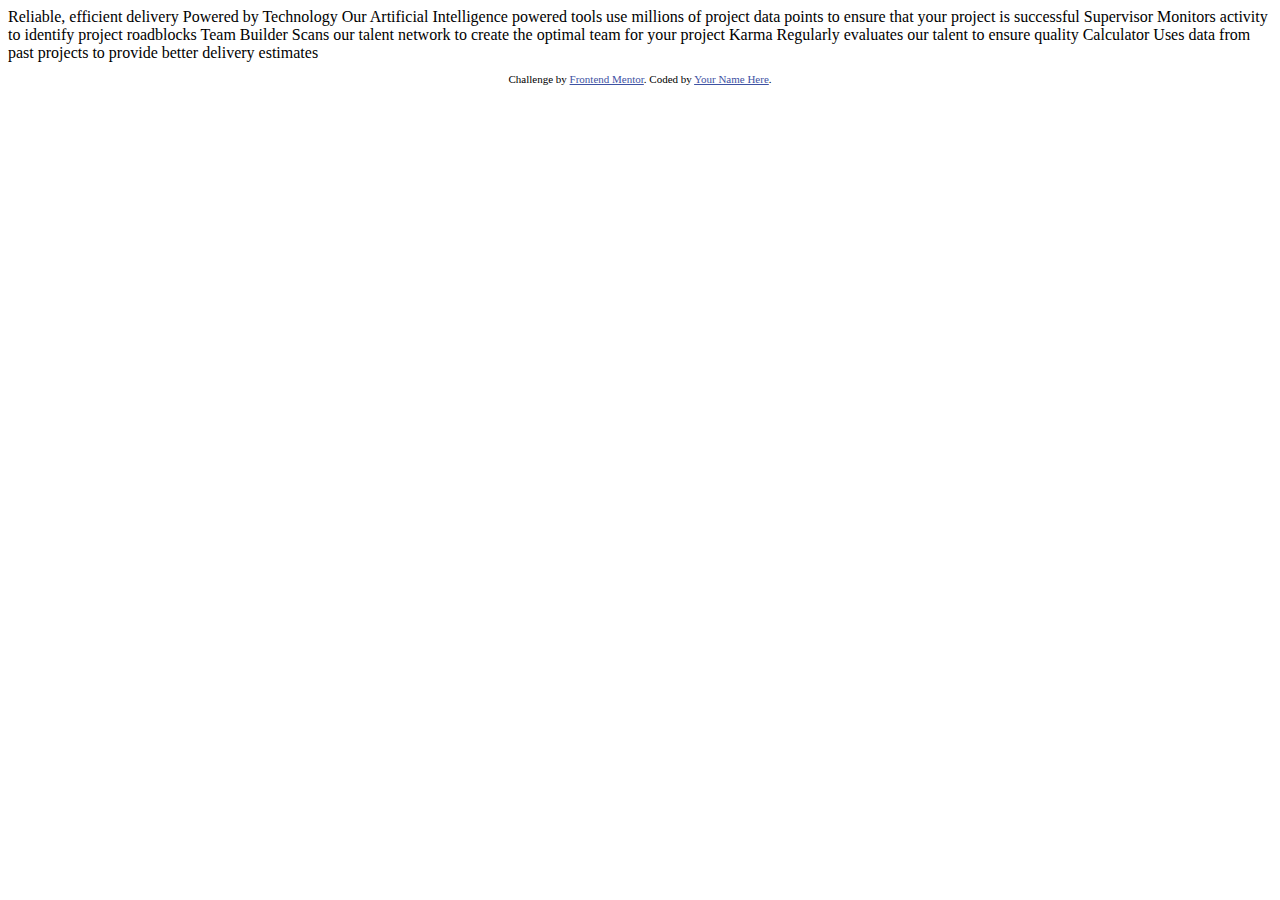
==== four-card-feature-section-master/index.html @ 8c0fd4f2 "four-card-feature-section started" ====
<!DOCTYPE html>
<html lang="en">
<head>
  <meta charset="UTF-8">
  <meta name="viewport" content="width=device-width, initial-scale=1.0"> <!-- displays site properly based on user's device -->

  <link rel="icon" type="image/png" sizes="32x32" href="./images/favicon-32x32.png">
  
  <title>Frontend Mentor | Four card feature section</title>

  <!-- Feel free to remove these styles or customise in your own stylesheet 👍 -->
  <style>
    .attribution { font-size: 11px; text-align: center; }
    .attribution a { color: hsl(228, 45%, 44%); }
  </style>
</head>
<body>
  
  Reliable, efficient delivery
  Powered by Technology

  Our Artificial Intelligence powered tools use millions of project data points 
  to ensure that your project is successful

  Supervisor
  Monitors activity to identify project roadblocks

  Team Builder
  Scans our talent network to create the optimal team for your project

  Karma
  Regularly evaluates our talent to ensure quality

  Calculator
  Uses data from past projects to provide better delivery estimates

  
  <footer>
    <p class="attribution">
      Challenge by <a href="https://www.frontendmentor.io?ref=challenge" target="_blank">Frontend Mentor</a>. 
      Coded by <a href="#">Your Name Here</a>.
    </p>
  </footer>
</body>
</html>
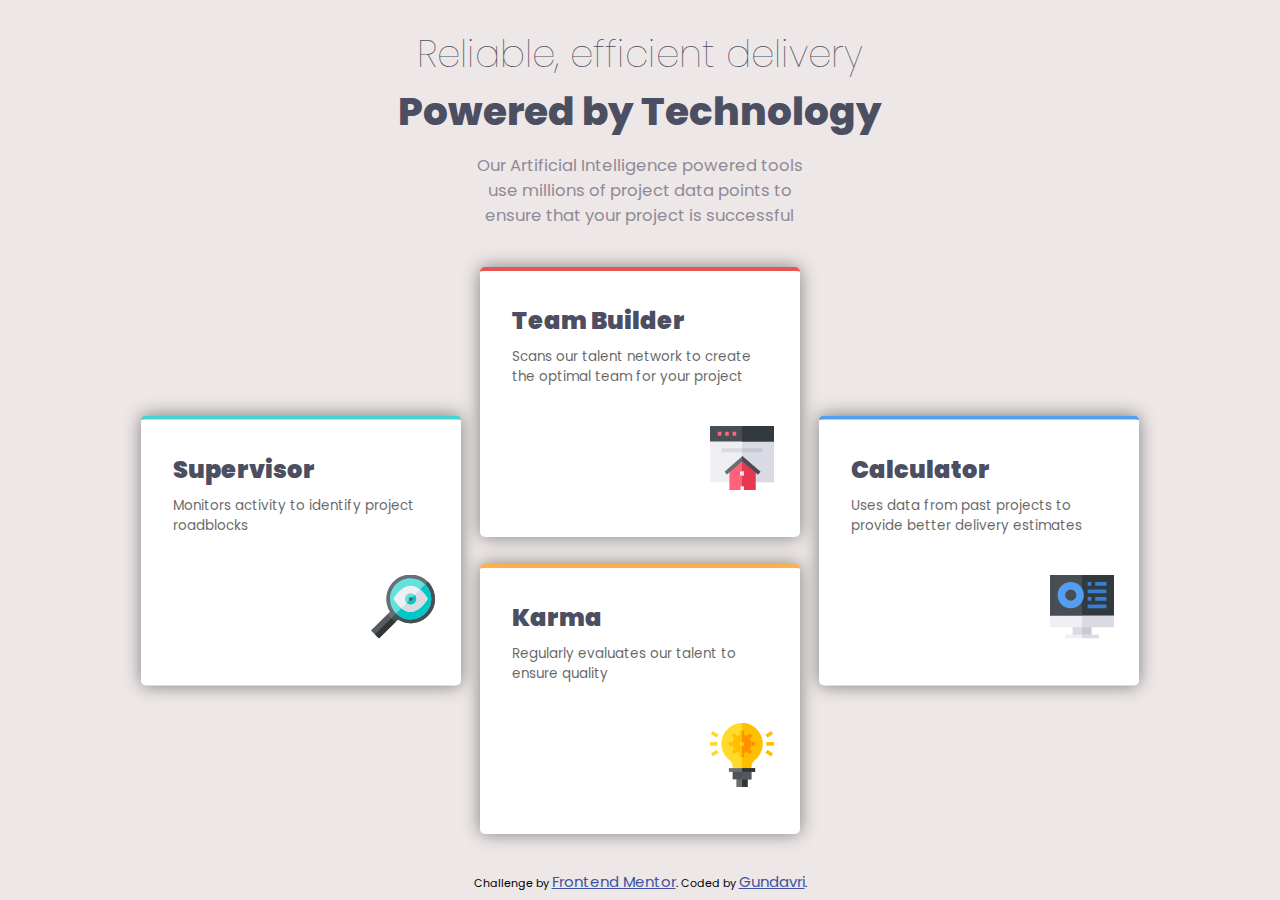
==== commit b199ec10: "finished first challenge" ====
--- a/four-card-feature-section-master/index.html
+++ b/four-card-feature-section-master/index.html
@@ -5,40 +5,82 @@
   <meta name="viewport" content="width=device-width, initial-scale=1.0"> <!-- displays site properly based on user's device -->
 
   <link rel="icon" type="image/png" sizes="32x32" href="./images/favicon-32x32.png">
-  
+  <link href="https://fonts.googleapis.com/css?family=Poppins&display=swap" rel="stylesheet">
+  <link rel="stylesheet" href="style.css">
   <title>Frontend Mentor | Four card feature section</title>
 
   <!-- Feel free to remove these styles or customise in your own stylesheet 👍 -->
-  <style>
-    .attribution { font-size: 11px; text-align: center; }
-    .attribution a { color: hsl(228, 45%, 44%); }
-  </style>
+  <link rel="stylesheet" href="./style.css">
+
 </head>
 <body>
   
-  Reliable, efficient delivery
-  Powered by Technology
+  <div class="center-text" id="header-reliable">
+    Reliable, efficient delivery
+  </div>
+  
+  <div class="center-text" id="header-powered">
+    Powered by Technology
+  </div>
+  
+  <div class="center-text" id="just-text">
+    Our Artificial Intelligence powered tools use millions of project data points 
+    to ensure that your project is successful
+  </div>
 
-  Our Artificial Intelligence powered tools use millions of project data points 
-  to ensure that your project is successful
+  <div class="box" id="top-box">
+      <div class="box-header">
+          Team Builder
+      </div>
 
-  Supervisor
-  Monitors activity to identify project roadblocks
+      <div class="box-text">
+          Scans our talent network to create the optimal team for your project
+      </div>
 
-  Team Builder
-  Scans our talent network to create the optimal team for your project
+      <img src="./images/icon-team-builder.svg" alt="Team Builder Image">
+  </div>
 
-  Karma
-  Regularly evaluates our talent to ensure quality
+  <div class="box" id="left-box">
+    <div class="box-header">
+        Supervisor
+    </div>
 
-  Calculator
-  Uses data from past projects to provide better delivery estimates
+    <div class="box-text">
+        Monitors activity to identify project roadblocks
+    </div>
+
+    <img src="./images/icon-supervisor.svg" alt="Supervisor Image">
+  </div>
+
+  <div class="box" id="right-box">
+    <div class="box-header">
+        Calculator
+    </div>
+
+    <div class="box-text">
+        Uses data from past projects to provide better delivery estimates
+    </div>
+
+    <img src="./images/icon-calculator.svg" alt="Calculator Image">
+  </div>
+  
+  <div class="box" id="bottom-box">
+    <div class="box-header">
+        Karma
+    </div>
+
+    <div class="box-text">
+        Regularly evaluates our talent to ensure quality
+    </div>
+
+    <img src="./images/icon-karma.svg" alt="Karma Image">
+  </div>
 
   
   <footer>
     <p class="attribution">
       Challenge by <a href="https://www.frontendmentor.io?ref=challenge" target="_blank">Frontend Mentor</a>. 
-      Coded by <a href="#">Your Name Here</a>.
+      Coded by <a href="#">Gundavri</a>.
     </p>
   </footer>
 </body>
--- a/four-card-feature-section-master/style.css
+++ b/four-card-feature-section-master/style.css
@@ -0,0 +1,167 @@
+* {
+    padding: 0px;
+    margin: 0px;
+    box-sizing: border-box;
+    font-family: 'Poppins', sans-serif;
+    font-size: 15px;
+}
+
+body {
+    background-color: hsl(0, 16%, 92%);
+}
+
+.center-text {
+    width: 100%;
+    margin: 0 auto;
+    text-align: center;
+}
+
+#header-reliable {
+    font-weight: lighter;
+    margin-top: 2%;
+    font-size: 250%;
+    color: hsl(234, 12%, 34%);
+}
+
+#header-powered {
+    font-weight: 800;
+    margin-top: 0%;
+    font-size: 260%;
+    color: hsl(234, 12%, 34%);
+}
+
+#just-text {
+    width: 28%;
+    color: hsl(234, 12%, 34%);
+    opacity: 0.6;
+    margin-top: 1%;
+    font-size: 110%;
+}
+
+.box {
+    position: relative;
+    background-color: white;
+    width: 25vw;
+    height: 30vh;
+    border-radius: 5px;
+    overflow: hidden;
+    box-shadow: 0 0 2vh gray;
+}
+
+#top-box {
+    margin: 0 auto;
+    margin-top: 3%;
+    border-top: 0.5vh solid hsl(0, 78%, 62%);
+}
+
+#left-box {
+    float: left;
+    margin-left: 11%;
+    transform: translate(0%, -45%);
+    border-top: 0.5vh solid hsl(180, 62%, 55%);
+}
+
+#right-box {
+    float: right;
+    margin-right: 11%;
+    transform: translate(0%, -45%);
+    border-top: 0.5vh solid hsl(212, 86%, 64%);
+}
+
+#bottom-box {
+    margin: 0 auto;
+    transform: translate(0%, 10%);
+    border-top: 0.5vh solid hsl(34, 97%, 64%);
+}
+
+.box-header {
+    font-size: 160%;
+    margin-top: 10%;
+    margin-left: 10%;
+    margin-right: 10%;
+    font-weight: 900;
+    color: hsl(234, 12%, 34%);
+}
+
+.box-text {
+    margin-right: 10%;
+    margin-left: 10%;
+    font-size: 90%;
+    opacity: 0.6;
+    margin-top: 3%;
+}
+
+img {
+    float: right;
+    margin-right: 8%;
+    margin-top: 12%;
+}
+
+@media screen and (max-width: 600px) {
+    #header-reliable {
+        margin-top: 20%;
+        font-size: 155%;
+    }
+
+    #header-powered {
+        margin-top: 0%;
+        font-size: 162%;
+    }
+
+    #just-text {
+        width: 85%;
+        margin-top: 5%;
+        font-size: 100%;
+    }
+
+    body {
+        display: flex;
+        flex-flow: column;
+    }
+
+    .box {
+        width: 90vw;
+        height: 50vh;
+        margin-top: 20%;
+    }
+
+    #top-box {
+        margin-top: 8%;
+        order: 2;
+    }
+
+    #left-box {
+        margin-left: 5vw;
+        transform: none;
+        order: 1;
+    }
+    
+    #right-box {
+        margin-left: 5vw;
+        order: 4;
+        transform: none;
+        margin-top: 8%;
+    }
+    
+    #bottom-box {
+        order: 3;
+        transform: none;
+        margin-top: 8%;
+    }
+
+    img {
+        margin-top: 20%;
+    }
+
+    footer {
+        order: 5;
+    }
+}
+
+
+.attribution { font-size: 11px; text-align: center; }
+.attribution a { color: hsl(228, 45%, 44%); }
+
+footer {
+    margin-top: 7vh;
+}--- a/four-card-feature-section-master/style.css
+++ b/four-card-feature-section-master/style.css
@@ -0,0 +1,167 @@
+* {
+    padding: 0px;
+    margin: 0px;
+    box-sizing: border-box;
+    font-family: 'Poppins', sans-serif;
+    font-size: 15px;
+}
+
+body {
+    background-color: hsl(0, 16%, 92%);
+}
+
+.center-text {
+    width: 100%;
+    margin: 0 auto;
+    text-align: center;
+}
+
+#header-reliable {
+    font-weight: lighter;
+    margin-top: 2%;
+    font-size: 250%;
+    color: hsl(234, 12%, 34%);
+}
+
+#header-powered {
+    font-weight: 800;
+    margin-top: 0%;
+    font-size: 260%;
+    color: hsl(234, 12%, 34%);
+}
+
+#just-text {
+    width: 28%;
+    color: hsl(234, 12%, 34%);
+    opacity: 0.6;
+    margin-top: 1%;
+    font-size: 110%;
+}
+
+.box {
+    position: relative;
+    background-color: white;
+    width: 25vw;
+    height: 30vh;
+    border-radius: 5px;
+    overflow: hidden;
+    box-shadow: 0 0 2vh gray;
+}
+
+#top-box {
+    margin: 0 auto;
+    margin-top: 3%;
+    border-top: 0.5vh solid hsl(0, 78%, 62%);
+}
+
+#left-box {
+    float: left;
+    margin-left: 11%;
+    transform: translate(0%, -45%);
+    border-top: 0.5vh solid hsl(180, 62%, 55%);
+}
+
+#right-box {
+    float: right;
+    margin-right: 11%;
+    transform: translate(0%, -45%);
+    border-top: 0.5vh solid hsl(212, 86%, 64%);
+}
+
+#bottom-box {
+    margin: 0 auto;
+    transform: translate(0%, 10%);
+    border-top: 0.5vh solid hsl(34, 97%, 64%);
+}
+
+.box-header {
+    font-size: 160%;
+    margin-top: 10%;
+    margin-left: 10%;
+    margin-right: 10%;
+    font-weight: 900;
+    color: hsl(234, 12%, 34%);
+}
+
+.box-text {
+    margin-right: 10%;
+    margin-left: 10%;
+    font-size: 90%;
+    opacity: 0.6;
+    margin-top: 3%;
+}
+
+img {
+    float: right;
+    margin-right: 8%;
+    margin-top: 12%;
+}
+
+@media screen and (max-width: 600px) {
+    #header-reliable {
+        margin-top: 20%;
+        font-size: 155%;
+    }
+
+    #header-powered {
+        margin-top: 0%;
+        font-size: 162%;
+    }
+
+    #just-text {
+        width: 85%;
+        margin-top: 5%;
+        font-size: 100%;
+    }
+
+    body {
+        display: flex;
+        flex-flow: column;
+    }
+
+    .box {
+        width: 90vw;
+        height: 50vh;
+        margin-top: 20%;
+    }
+
+    #top-box {
+        margin-top: 8%;
+        order: 2;
+    }
+
+    #left-box {
+        margin-left: 5vw;
+        transform: none;
+        order: 1;
+    }
+    
+    #right-box {
+        margin-left: 5vw;
+        order: 4;
+        transform: none;
+        margin-top: 8%;
+    }
+    
+    #bottom-box {
+        order: 3;
+        transform: none;
+        margin-top: 8%;
+    }
+
+    img {
+        margin-top: 20%;
+    }
+
+    footer {
+        order: 5;
+    }
+}
+
+
+.attribution { font-size: 11px; text-align: center; }
+.attribution a { color: hsl(228, 45%, 44%); }
+
+footer {
+    margin-top: 7vh;
+}